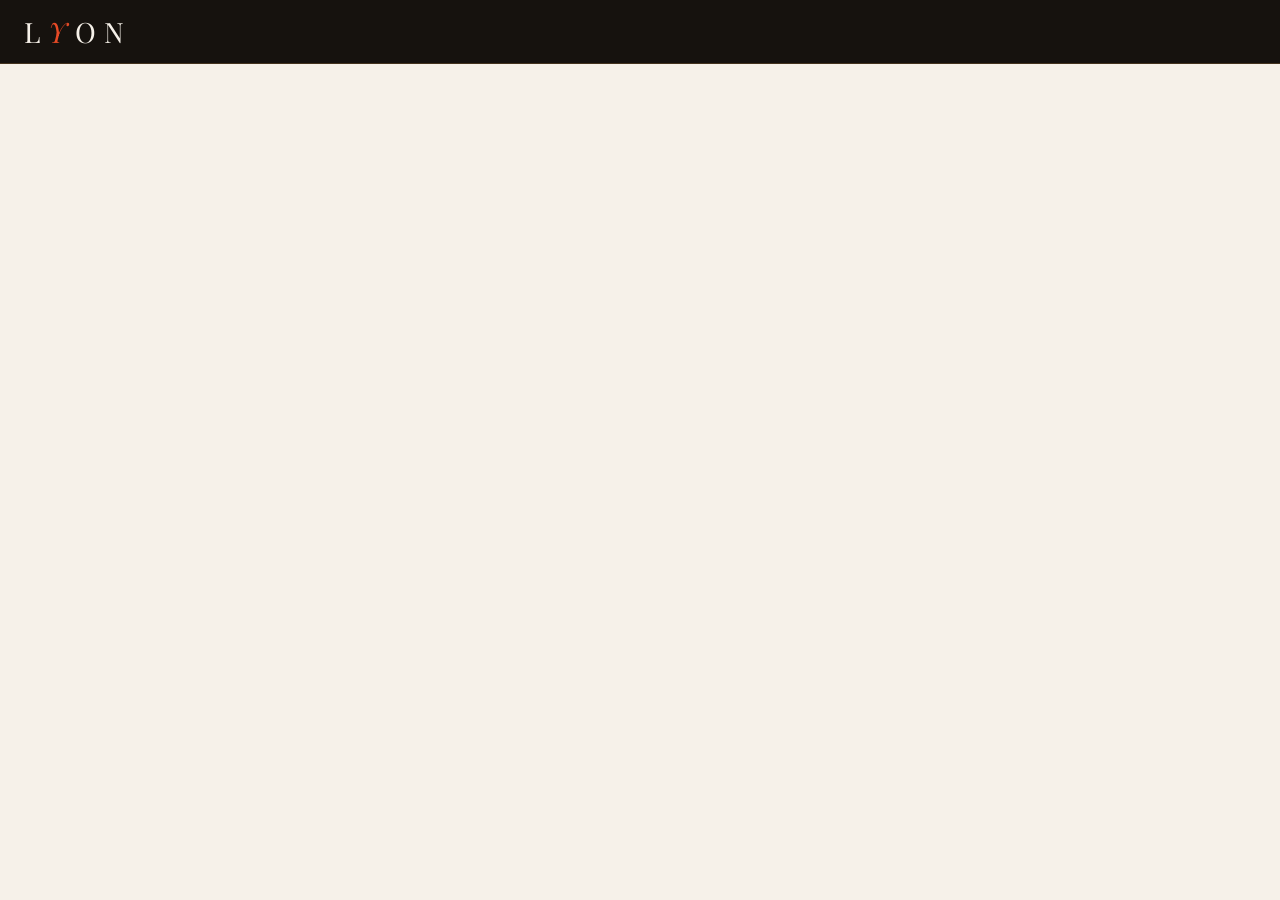
==== login.html @ e7c8fce4 "update" ====
<!DOCTYPE html>
<html lang="en">
<head>
    <meta charset="UTF-8">
    <meta name="viewport" content="width=device-width, initial-scale=1.0">
    <title>Lyon Streetwear</title>
    <link rel="preconnect" href="https://fonts.googleapis.com" />
    <link rel="preconnect" href="https://fonts.gstatic.com" crossorigin />
    <link href="https://fonts.googleapis.com/css2?family=Playfair+Display:ital,wght@0,400;0,600;0,700;1,400;1,600&family=Nunito+Sans:wght@300;400;500;600&display=swap" rel="stylesheet" />
    <link href="https://cdn.jsdelivr.net/npm/bootstrap@5.3.3/dist/css/bootstrap.min.css" rel="stylesheet" />
    <link rel="stylesheet" href="https://cdn.jsdelivr.net/npm/bootstrap-icons@1.11.3/font/bootstrap-icons.min.css" />
    <link rel="stylesheet" href="style.css" />
</head>
<body>
<nav class="navbar navbar-expand-lg sticky-top" id="mainNavbar">
    <div class="container-fluid px-4">
        <a class="navbar-brand logo" href="#">L<em>Y</em>ON</a>
</div>
</nav>



<script src="https://cdn.jsdelivr.net/npm/bootstrap@5.3.3/dist/js/bootstrap.bundle.min.js"></script>
<script src="script.js"></script>
</body>
</html>
---- style.css ----
:root {
  --cream:        #F6F1E9;
  --dark:         #16120E;
  --gold:         #E64A26;
  --gold-light:   #E8C07A;
  --rose:         #C9848A;
  --muted:        #7A6E65;
  --light-bg:     #EDE8DF;
  --white:        #FEFCF8;
  --promo-red:    #932B2B;
  --promo-soft:   #F9EAEA;
  --border:       rgba(22, 18, 14, 0.10);
  --shadow-sm:    0 2px 12px rgba(22,18,14,0.08);
  --shadow-md:    0 8px 32px rgba(22,18,14,0.13);
  --shadow-lg:    0 20px 60px rgba(22,18,14,0.18);
  --transition:   0.28s cubic-bezier(0.4, 0, 0.2, 1);
}

/* ----- BASE ----- */
*, *::before, *::after { box-sizing: border-box; }

html { scroll-behavior: smooth; }

body {
  font-family: 'Nunito Sans', sans-serif;
  background-color: var(--cream);
  color: var(--dark);
  overflow-x: hidden;
}

/* SCROLLBAR */
::-webkit-scrollbar { width: 5px; }
::-webkit-scrollbar-track { background: var(--cream); }
::-webkit-scrollbar-thumb { background: var(--gold); border-radius: 4px; }

/* NAVBAR */
#mainNavbar {
  background: var(--dark);
  border-bottom: 1px solid rgba(201, 149, 76, 0.25);
  padding: 0;
  min-height: 64px;
  z-index: 1050;
}

/* Logo */
.logo {
  font-family: 'Playfair Display', serif;
  font-size: 1.75rem;
  font-weight: 400;
  letter-spacing: 0.28em;
  color: var(--cream) !important;
  text-decoration: none;
  line-height: 1;
}
.logo em {
  font-style: italic;
  color: var(--gold);
}

/* Toggler */
.navbar-toggler {
  border-color: rgba(201,149,76,0.4);
  padding: 6px 10px;
}
.navbar-toggler-icon {
  background-image: url("data:image/svg+xml,%3csvg xmlns='http://www.w3.org/2000/svg' viewBox='0 0 30 30'%3e%3cpath stroke='rgba(201,149,76,0.9)' stroke-linecap='round' stroke-miterlimit='10' stroke-width='2' d='M4 7h22M4 15h22M4 23h22'/%3e%3c/svg%3e");
}

/* Nav tabs */
.nav-tab {
  background: none;
  border: none;
  color: rgba(246, 241, 233, 0.55);
  font-family: 'Nunito Sans', sans-serif;
  font-size: 0.78rem;
  font-weight: 600;
  letter-spacing: 0.13em;
  text-transform: uppercase;
  padding: 22px 16px;
  cursor: pointer;
  position: relative;
  transition: color var(--transition);
  white-space: nowrap;
}
.nav-tab::after {
  content: '';
  position: absolute;
  bottom: 0; left: 16px; right: 16px;
  height: 2px;
  background: var(--gold);
  border-radius: 2px 2px 0 0;
  transform: scaleX(0);
  transition: transform var(--transition);
}
.nav-tab:hover,
.nav-tab.active {
  color: var(--cream);
}
.nav-tab.active::after,
.nav-tab:hover::after {
  transform: scaleX(1);
}
.nav-tab.promo-tab {
  color: var(--rose);
}
.nav-tab.promo-tab::after { display: none; }
.nav-tab.promo-tab:hover,
.nav-tab.promo-tab.active {
  color: #fff;
  background: var(--promo-red);
  border-radius: 4px;
}

/* Cart badge */
.cart-count {
  display: flex;
  align-items: center;
  gap: 4px;
  color: var(--cream);
  font-size: 1rem;
  cursor: pointer;
  padding: 8px 14px;
  border: 1px solid rgba(201,149,76,0.3);
  border-radius: 100px;
  transition: border-color var(--transition);
  line-height: 1;
}
.cart-count:hover { border-color: var(--gold); }
.cart-count span {
  font-size: 0.78rem;
  font-weight: 600;
  color: var(--gold);
}

/* =============================================
   HERO
   ============================================= */
.hero-section {
  background: var(--dark);
  position: relative;
  overflow: hidden;
  padding: 64px 0 56px;
}
.hero-bg-text {
  position: absolute;
  top: 50%;
  left: 50%;
  transform: translate(-50%, -50%);
  font-family: 'Playfair Display', serif;
  font-size: clamp(6rem, 18vw, 18rem);
  font-weight: 700;
  color: rgba(255,255,255,0.03);
  letter-spacing: 0.12em;
  white-space: nowrap;
  pointer-events: none;
  user-select: none;
}
.min-vh-40 { min-height: 40vh; }

.hero-eyebrow {
  display: inline-block;
  font-size: 0.72rem;
  letter-spacing: 0.22em;
  text-transform: uppercase;
  color: var(--gold);
  border: 1px solid rgba(201,149,76,0.4);
  padding: 5px 14px;
  border-radius: 100px;
  margin-bottom: 20px;
}
.hero-title {
  font-family: 'Playfair Display', serif;
  font-size: clamp(2.6rem, 5vw, 4.2rem);
  font-weight: 400;
  color: var(--cream);
  line-height: 1.08;
  letter-spacing: -0.01em;
  margin-bottom: 16px;
}
.hero-title em {
  font-style: italic;
  color: var(--gold);
}
.hero-sub {
  color: rgba(246,241,233,0.45);
  font-size: 0.9rem;
  letter-spacing: 0.06em;
  margin-bottom: 0;
}
.hero-stats {
  padding-top: 6px;
}
.stat-item {
  display: flex;
  flex-direction: column;
  gap: 2px;
}
.stat-num {
  font-family: 'Playfair Display', serif;
  font-size: 1.6rem;
  color: var(--gold);
  font-weight: 600;
  line-height: 1;
}
.stat-label {
  font-size: 0.72rem;
  color: rgba(246,241,233,0.4);
  text-transform: uppercase;
  letter-spacing: 0.1em;
}
.stat-divider {
  width: 1px;
  height: 36px;
  background: rgba(201,149,76,0.25);
  align-self: center;
}

/* Hero card stack */
.hero-card-stack {
  position: relative;
  width: 220px;
  height: 280px;
}
.hero-card-item {
  position: absolute;
  display: flex;
  align-items: center;
  justify-content: center;
  font-size: 3.5rem;
  border-radius: 12px;
  width: 130px;
  height: 170px;
  background: rgba(255,255,255,0.04);
  border: 1px solid rgba(201,149,76,0.2);
  backdrop-filter: blur(4px);
}
.card-1 { top: 0; right: 0; z-index: 3; background: rgba(201,149,76,0.08); animation: float1 4s ease-in-out infinite; }
.card-2 { top: 60px; right: 70px; z-index: 2; animation: float2 4s ease-in-out infinite 0.8s; }
.card-3 { top: 110px; right: 20px; z-index: 1; animation: float3 4s ease-in-out infinite 1.6s; }

@keyframes float1 { 0%,100%{transform:translateY(0)} 50%{transform:translateY(-10px)} }
@keyframes float2 { 0%,100%{transform:translateY(0)} 50%{transform:translateY(-7px)} }
@keyframes float3 { 0%,100%{transform:translateY(0)} 50%{transform:translateY(-12px)} }

/* Animations */
[data-animate] { opacity: 0; transform: translateY(24px); transition: opacity 0.7s ease, transform 0.7s ease; }
[data-animate="fade-left"] { transform: translateX(24px); }
[data-animate].animated { opacity: 1; transform: none; }

/* =============================================
   FILTERS BAR
   ============================================= */
.filters-bar {
  background: var(--white);
  border-bottom: 1px solid var(--border);
  padding: 14px 0;
  box-shadow: var(--shadow-sm);
  z-index: 1040;
  top: 64px;
}

.filter-label {
  font-size: 0.72rem;
  text-transform: uppercase;
  letter-spacing: 0.13em;
  color: var(--muted);
  font-weight: 600;
  white-space: nowrap;
}

/* Category buttons */
.cat-btn {
  background: none;
  border: 1px solid var(--border);
  border-radius: 100px;
  padding: 5px 16px;
  font-family: 'Nunito Sans', sans-serif;
  font-size: 0.8rem;
  font-weight: 500;
  color: var(--dark);
  cursor: pointer;
  transition: all var(--transition);
  letter-spacing: 0.02em;
}
.cat-btn:hover {
  border-color: var(--gold);
  color: var(--gold);
}
.cat-btn.active {
  background: var(--dark);
  border-color: var(--dark);
  color: var(--cream);
}

.filter-divider {
  width: 1px;
  height: 30px;
  background: var(--border);
}

/* Price slider */
.price-range-wrap { display: flex; align-items: center; }
.price-slider {
  -webkit-appearance: none;
  appearance: none;
  width: 130px;
  height: 3px;
  background: linear-gradient(to right, var(--gold) var(--pct, 100%), rgba(22,18,14,0.15) var(--pct, 100%));
  outline: none;
  border-radius: 3px;
  cursor: pointer;
}
.price-slider::-webkit-slider-thumb {
  -webkit-appearance: none;
  width: 16px;
  height: 16px;
  background: var(--gold);
  border-radius: 50%;
  border: 3px solid var(--white);
  box-shadow: 0 0 0 1px var(--gold);
  cursor: pointer;
}
.price-slider::-moz-range-thumb {
  width: 14px;
  height: 14px;
  background: var(--gold);
  border-radius: 50%;
  border: 3px solid var(--white);
  cursor: pointer;
}
.price-display {
  font-size: 0.82rem;
  font-weight: 600;
  color: var(--dark);
  min-width: 90px;
}

/* Sort select */
.sort-select {
  background: var(--light-bg);
  border: 1px solid var(--border);
  border-radius: 6px;
  padding: 6px 14px;
  font-family: 'Nunito Sans', sans-serif;
  font-size: 0.8rem;
  color: var(--dark);
  cursor: pointer;
  outline: none;
  transition: border-color var(--transition);
  appearance: none;
  -webkit-appearance: none;
  background-image: url("data:image/svg+xml,%3Csvg xmlns='http://www.w3.org/2000/svg' width='10' height='6'%3E%3Cpath d='M0 0l5 6 5-6z' fill='%237A6E65'/%3E%3C/svg%3E");
  background-repeat: no-repeat;
  background-position: right 10px center;
  padding-right: 28px;
}
.sort-select:focus { border-color: var(--gold); }

/* =============================================
   SECTIONS
   ============================================= */
.main-content { padding-top: 10px; }

.store-section {
  display: none;
  padding: 40px 0 70px;
}
.store-section.active { display: block; }

.section-header {
  margin-bottom: 36px;
  display: flex;
  flex-direction: column;
  gap: 4px;
}
.section-title {
  font-family: 'Playfair Display', serif;
  font-size: 2.2rem;
  font-weight: 400;
  letter-spacing: 0.01em;
  margin: 0;
  color: var(--dark);
}
.section-subtitle {
  font-size: 0.88rem;
  color: var(--muted);
  letter-spacing: 0.04em;
  margin: 0;
}
.results-count {
  font-size: 0.75rem;
  color: var(--muted);
  font-style: italic;
  margin-top: 2px;
}

/* =============================================
   PROMO BANNER
   ============================================= */
.promo-banner {
  background: var(--dark);
  border-radius: 10px;
  padding: 44px 48px;
  position: relative;
  overflow: hidden;
}
.promo-banner-bg-text {
  position: absolute;
  right: -20px;
  top: 50%;
  transform: translateY(-50%);
  font-family: 'Playfair Display', serif;
  font-size: 10rem;
  color: rgba(255,255,255,0.04);
  font-weight: 700;
  line-height: 1;
  pointer-events: none;
}
.promo-eyebrow {
  display: inline-block;
  font-size: 0.72rem;
  letter-spacing: 0.2em;
  text-transform: uppercase;
  color: var(--rose);
  border: 1px solid rgba(201,132,138,0.35);
  padding: 5px 14px;
  border-radius: 100px;
  margin-bottom: 14px;
}
.promo-banner-title {
  font-family: 'Playfair Display', serif;
  font-size: clamp(1.8rem, 3.5vw, 2.8rem);
  font-weight: 400;
  color: var(--cream);
  line-height: 1.15;
  margin-bottom: 10px;
}
.promo-banner-title em {
  font-style: italic;
  color: var(--gold);
}
.promo-banner-sub {
  color: rgba(246,241,233,0.45);
  font-size: 0.88rem;
  margin: 0;
}
.promo-badge-big {
  display: flex;
  align-items: flex-start;
  gap: 4px;
  color: var(--gold);
}
.promo-pct {
  font-family: 'Playfair Display', serif;
  font-size: 6rem;
  font-weight: 700;
  line-height: 1;
}
.promo-pct-sign {
  font-family: 'Playfair Display', serif;
  font-size: 1.8rem;
  font-weight: 600;
  line-height: 1.1;
  padding-top: 8px;
  color: var(--gold-light);
}
.promo-title { color: var(--promo-red); }

/* =============================================
   PRODUCT CARDS
   ============================================= */
.product-card {
  background: var(--white);
  border-radius: 8px;
  overflow: hidden;
  cursor: pointer;
  transition: transform var(--transition), box-shadow var(--transition);
  border: 1px solid var(--border);
  height: 100%;
  display: flex;
  flex-direction: column;
}
.product-card:hover {
  transform: translateY(-8px);
  box-shadow: var(--shadow-lg);
  border-color: transparent;
}

.product-thumb {
  position: relative;
  aspect-ratio: 3 / 4;
  display: flex;
  align-items: center;
  justify-content: center;
  font-size: 5rem;
  background: var(--light-bg);
  overflow: hidden;
  flex-shrink: 0;
}
.product-thumb::after {
  content: '';
  position: absolute;
  inset: 0;
  background: linear-gradient(to bottom, transparent 60%, rgba(22,18,14,0.06) 100%);
}

/* Badges */
.badge-promo,
.badge-new {
  position: absolute;
  top: 12px;
  left: 12px;
  font-size: 0.68rem;
  font-weight: 700;
  letter-spacing: 0.1em;
  text-transform: uppercase;
  padding: 4px 10px;
  border-radius: 4px;
  z-index: 1;
}
.badge-promo { background: var(--promo-red); color: #fff; }
.badge-new { background: var(--dark); color: var(--cream); }
.badge-wishlist {
  position: absolute;
  top: 12px;
  right: 12px;
  width: 34px;
  height: 34px;
  background: rgba(254,252,248,0.9);
  border-radius: 50%;
  display: flex;
  align-items: center;
  justify-content: center;
  font-size: 0.95rem;
  color: var(--muted);
  z-index: 1;
  transition: all var(--transition);
  backdrop-filter: blur(4px);
}
.badge-wishlist:hover { background: #fff; color: var(--promo-red); transform: scale(1.1); }

.product-body {
  padding: 18px 20px 22px;
  display: flex;
  flex-direction: column;
  flex-grow: 1;
}
.product-cat-tag {
  font-size: 0.68rem;
  text-transform: uppercase;
  letter-spacing: 0.14em;
  color: var(--muted);
  margin-bottom: 6px;
}
.product-name {
  font-family: 'Playfair Display', serif;
  font-size: 1.15rem;
  font-weight: 400;
  line-height: 1.35;
  margin-bottom: 12px;
  flex-grow: 1;
  color: var(--dark);
}
.product-prices {
  display: flex;
  align-items: center;
  gap: 8px;
  flex-wrap: wrap;
}
.price-now {
  font-size: 1.05rem;
  font-weight: 700;
  color: var(--dark);
  font-family: 'Nunito Sans', sans-serif;
}
.price-was {
  font-size: 0.82rem;
  color: var(--muted);
  text-decoration: line-through;
}
.price-off {
  font-size: 0.7rem;
  background: var(--promo-red);
  color: #fff;
  padding: 2px 7px;
  border-radius: 4px;
  font-weight: 700;
  letter-spacing: 0.04em;
}

/* No results */
.no-results {
  grid-column: 1 / -1;
  text-align: center;
  padding: 80px 20px;
  color: var(--muted);
}
.no-results .no-icon { font-size: 3.5rem; margin-bottom: 16px; display: block; }
.no-results p {
  font-family: 'Playfair Display', serif;
  font-size: 1.3rem;
  color: var(--muted);
  margin: 0;
}

/* =============================================
   PRODUCT MODAL
   ============================================= */
.product-modal-content {
  border-radius: 12px;
  border: none;
  overflow: hidden;
  background: var(--white);
  box-shadow: var(--shadow-lg);
  position: relative;
}

.modal-close-btn {
  position: absolute;
  top: 16px;
  right: 16px;
  z-index: 20;
  width: 36px;
  height: 36px;
  background: rgba(246,241,233,0.9);
  border: none;
  border-radius: 50%;
  display: flex;
  align-items: center;
  justify-content: center;
  font-size: 0.9rem;
  color: var(--dark);
  cursor: pointer;
  transition: all var(--transition);
  backdrop-filter: blur(4px);
}
.modal-close-btn:hover { background: var(--cream); transform: scale(1.08); }

.modal-product-img {
  min-height: 360px;
  height: 100%;
  display: flex;
  align-items: center;
  justify-content: center;
  font-size: 7rem;
  background: var(--light-bg);
  position: relative;
}

.modal-body-custom {
  padding: 36px 32px 36px;
  display: flex;
  flex-direction: column;
  height: 100%;
  overflow-y: auto;
  max-height: 80vh;
}

.modal-cat-label {
  font-size: 0.7rem;
  text-transform: uppercase;
  letter-spacing: 0.18em;
  color: var(--muted);
  margin-bottom: 8px;
}
.modal-product-name {
  font-family: 'Playfair Display', serif;
  font-size: 1.9rem;
  font-weight: 400;
  line-height: 1.2;
  margin-bottom: 18px;
  color: var(--dark);
}

/* Unique Code Box */
.product-code-box {
  background: var(--light-bg);
  border: 1px dashed rgba(22,18,14,0.2);
  border-radius: 8px;
  padding: 14px 18px;
  display: flex;
  align-items: center;
  justify-content: space-between;
  margin-bottom: 20px;
  gap: 12px;
}
.code-label {
  font-size: 0.68rem;
  text-transform: uppercase;
  letter-spacing: 0.14em;
  color: var(--muted);
  margin-bottom: 4px;
}
.code-value {
  font-family: 'Playfair Display', serif;
  font-size: 1.3rem;
  font-weight: 600;
  letter-spacing: 0.12em;
  color: var(--dark);
}
.btn-copy {
  background: var(--white);
  border: 1px solid var(--border);
  border-radius: 6px;
  padding: 8px 12px;
  font-size: 1rem;
  color: var(--muted);
  cursor: pointer;
  transition: all var(--transition);
  flex-shrink: 0;
  line-height: 1;
}
.btn-copy:hover { border-color: var(--gold); color: var(--gold); }
.btn-copy.copied { border-color: #198754; color: #198754; }

/* Modal prices */
.modal-prices {
  margin-bottom: 16px;
}
.modal-price-now {
  font-family: 'Playfair Display', serif;
  font-size: 2rem;
  font-weight: 600;
  color: var(--dark);
  line-height: 1;
}
.modal-price-was {
  font-size: 1rem;
  color: var(--muted);
  text-decoration: line-through;
}

.modal-desc {
  font-size: 0.88rem;
  color: var(--muted);
  line-height: 1.75;
  margin-bottom: 20px;
  padding-top: 16px;
  border-top: 1px solid var(--border);
}

/* Sizes */
.modal-sizes-block { margin-bottom: 16px; }
.sizes-label {
  font-size: 0.7rem;
  text-transform: uppercase;
  letter-spacing: 0.13em;
  color: var(--muted);
  font-weight: 600;
  margin-bottom: 10px;
}
.size-opt {
  min-width: 42px;
  height: 42px;
  padding: 0 10px;
  display: flex;
  align-items: center;
  justify-content: center;
  border: 1px solid var(--border);
  border-radius: 6px;
  font-size: 0.82rem;
  font-weight: 500;
  cursor: pointer;
  background: none;
  font-family: 'Nunito Sans', sans-serif;
  color: var(--dark);
  transition: all var(--transition);
}
.size-opt:hover { border-color: var(--gold); color: var(--gold); }
.size-opt.active {
  background: var(--dark);
  border-color: var(--dark);
  color: var(--cream);
}

.modal-divider {
  border-color: var(--border);
  margin: 16px 0;
}

/* Features */
.feature-item {
  display: flex;
  flex-direction: column;
  align-items: center;
  gap: 4px;
  font-size: 0.7rem;
  color: var(--muted);
  text-align: center;
  flex: 1;
}
.feature-item i {
  font-size: 1.25rem;
  color: var(--gold);
}

/* WhatsApp button */
.btn-whatsapp {
  display: flex;
  align-items: center;
  justify-content: center;
  gap: 10px;
  background: #25D366;
  color: #fff;
  border: none;
  padding: 15px 24px;
  border-radius: 8px;
  font-family: 'Nunito Sans', sans-serif;
  font-size: 0.95rem;
  font-weight: 700;
  letter-spacing: 0.04em;
  cursor: pointer;
  text-decoration: none;
  transition: background var(--transition), transform 0.15s;
  margin-top: auto;
}
.btn-whatsapp:hover {
  background: #1db954;
  color: #fff;
  transform: scale(1.02);
}
.wa-icon {
  width: 22px;
  height: 22px;
  fill: #fff;
  flex-shrink: 0;
}

/* =============================================
   TOAST
   ============================================= */
#copyToast {
  border-radius: 8px;
  font-size: 0.88rem;
}

/* =============================================
   RESPONSIVE
   ============================================= */
@media (max-width: 768px) {
  .hero-section { padding: 48px 0 40px; }
  .hero-title { font-size: 2.4rem; }
  .filters-bar { top: 56px; }
  #mainNavbar { min-height: 56px; }
  .nav-tab { padding: 14px 12px; font-size: 0.72rem; }
  .promo-banner { padding: 28px 24px; }
  .modal-body-custom { padding: 24px 22px 28px; max-height: none; }
  .modal-product-img { min-height: 240px; }
  .product-code-box { flex-wrap: wrap; }
}

@media (max-width: 576px) {
  .logo { font-size: 1.4rem; letter-spacing: 0.2em; }
  .hero-title { font-size: 2rem; }
  .section-title { font-size: 1.8rem; }
  .promo-banner-title { font-size: 1.6rem; }
  .modal-product-name { font-size: 1.5rem; }
}
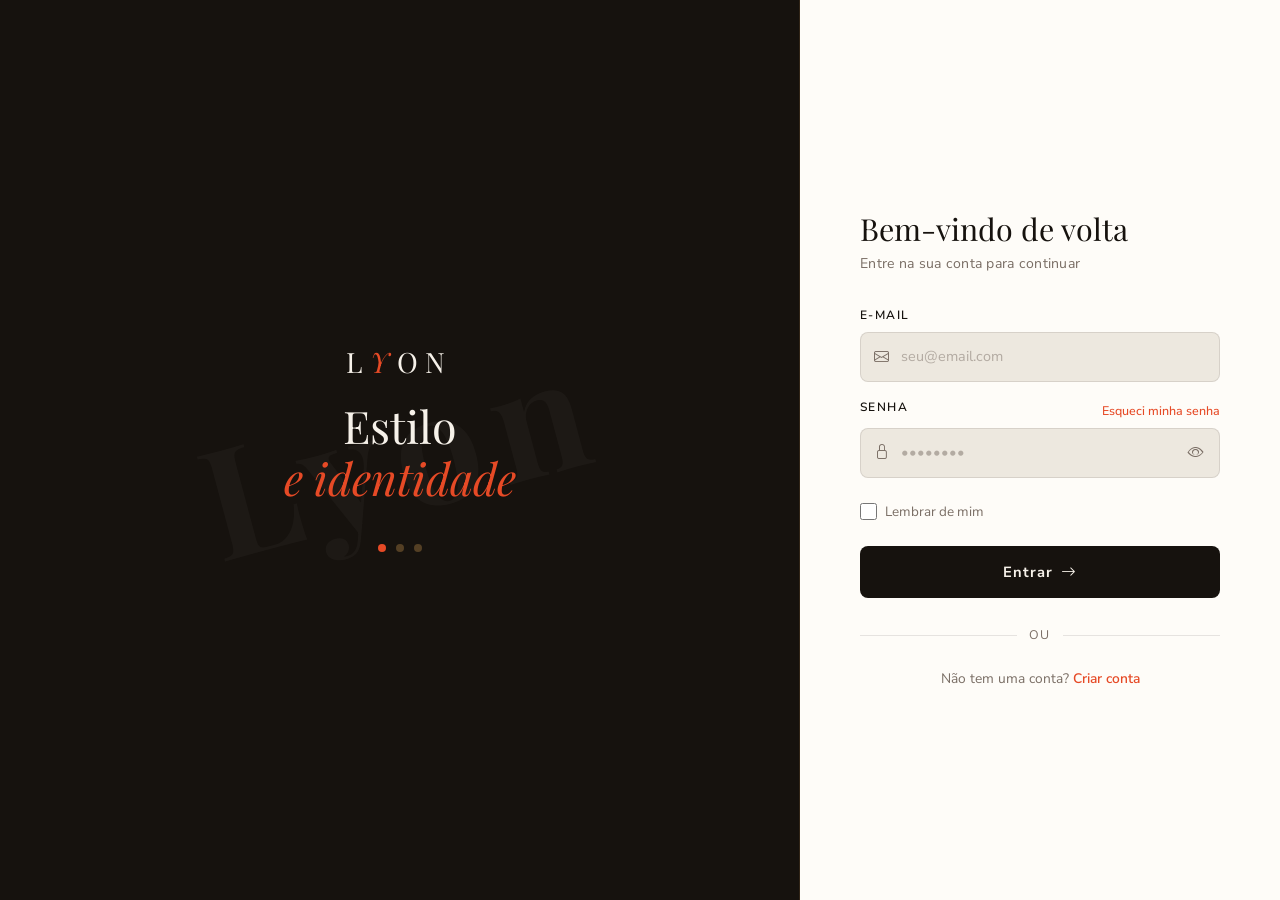
==== commit 41ac5f22: "update login" ====
--- a/login.html
+++ b/login.html
@@ -1,26 +1,122 @@
 <!DOCTYPE html>
-<html lang="en">
+<html lang="pt-BR">
 <head>
-    <meta charset="UTF-8">
-    <meta name="viewport" content="width=device-width, initial-scale=1.0">
-    <title>Lyon Streetwear</title>
-    <link rel="preconnect" href="https://fonts.googleapis.com" />
-    <link rel="preconnect" href="https://fonts.gstatic.com" crossorigin />
-    <link href="https://fonts.googleapis.com/css2?family=Playfair+Display:ital,wght@0,400;0,600;0,700;1,400;1,600&family=Nunito+Sans:wght@300;400;500;600&display=swap" rel="stylesheet" />
-    <link href="https://cdn.jsdelivr.net/npm/bootstrap@5.3.3/dist/css/bootstrap.min.css" rel="stylesheet" />
-    <link rel="stylesheet" href="https://cdn.jsdelivr.net/npm/bootstrap-icons@1.11.3/font/bootstrap-icons.min.css" />
-    <link rel="stylesheet" href="style.css" />
+  <meta charset="UTF-8" />
+  <meta name="viewport" content="width=device-width, initial-scale=1.0" />
+  <title>Lyon Streetwear— Login</title>
+  <link rel="preconnect" href="https://fonts.googleapis.com" />
+  <link rel="preconnect" href="https://fonts.gstatic.com" crossorigin />
+  <link href="https://fonts.googleapis.com/css2?family=Playfair+Display:ital,wght@0,400;0,600;1,400&family=Nunito+Sans:wght@300;400;500;600&display=swap" rel="stylesheet" />
+  <link href="https://cdn.jsdelivr.net/npm/bootstrap@5.3.3/dist/css/bootstrap.min.css" rel="stylesheet" />
+  <link rel="stylesheet" href="https://cdn.jsdelivr.net/npm/bootstrap-icons@1.11.3/font/bootstrap-icons.min.css" />
+  <link rel="stylesheet" href="style.css" />
 </head>
-<body>
-<nav class="navbar navbar-expand-lg sticky-top" id="mainNavbar">
-    <div class="container-fluid px-4">
-        <a class="navbar-brand logo" href="#">L<em>Y</em>ON</a>
-</div>
-</nav>
+<body class="login-page">
 
+  <div class="login-wrapper">
 
+    <div class="login-side d-none d-lg-flex">
+      <div class="login-side-bg-text">Lyon</div>
+      <div class="login-side-content">
+        <div class="logo mb-4">L<em>Y</em>ON</div>
+        <p class="login-side-tagline">Estilo<br><em>e identidade</em></p>
+        <div class="login-side-dots">
+          <span></span><span></span><span></span>
+        </div>
+      </div>
+    </div>
 
-<script src="https://cdn.jsdelivr.net/npm/bootstrap@5.3.3/dist/js/bootstrap.bundle.min.js"></script>
-<script src="script.js"></script>
+    <div class="login-form-side">
+      <div class="login-form-wrap">
+
+        <div class="logo login-logo-mobile d-lg-none mb-4">VE<em>L</em>OUR</div>
+
+        <h2 class="login-title">Bem-vindo de volta</h2>
+        <p class="login-subtitle">Entre na sua conta para continuar</p>
+
+        <form id="loginForm" novalidate>
+
+          <div class="mb-3">
+            <label class="login-label" for="inputEmail">E-mail</label>
+            <div class="login-input-wrap">
+              <i class="bi bi-envelope login-input-icon"></i>
+              <input
+                type="email"
+                class="login-input"
+                id="inputEmail"
+                placeholder="seu@email.com"
+                required
+              />
+            </div>
+          </div>
+
+          <div class="mb-4">
+            <div class="d-flex justify-content-between align-items-center mb-1">
+              <label class="login-label" for="inputPassword">Senha</label>
+              <a href="#" class="login-forgot">Esqueci minha senha</a>
+            </div>
+            <div class="login-input-wrap">
+              <i class="bi bi-lock login-input-icon"></i>
+              <input
+                type="password"
+                class="login-input"
+                id="inputPassword"
+                placeholder="••••••••"
+                required
+              />
+              <button type="button" class="login-toggle-pass" id="togglePass" tabindex="-1">
+                <i class="bi bi-eye" id="togglePassIcon"></i>
+              </button>
+            </div>
+          </div>
+
+          <div class="mb-4 d-flex align-items-center gap-2">
+            <input type="checkbox" class="login-check" id="rememberMe" />
+            <label class="login-check-label" for="rememberMe">Lembrar de mim</label>
+          </div>
+
+          <button type="submit" class="login-btn w-100">
+            Entrar
+            <i class="bi bi-arrow-right ms-2"></i>
+          </button>
+
+        </form>
+
+        <div class="login-divider"><span>ou</span></div>
+
+        <p class="login-register-text">
+          Não tem uma conta?
+          <a href="#" class="login-register-link">Criar conta</a>
+        </p>
+
+      </div>
+    </div>
+
+  </div>
+
+  <!-- Bootstrap 5 JS -->
+  <script src="https://cdn.jsdelivr.net/npm/bootstrap@5.3.3/dist/js/bootstrap.bundle.min.js"></script>
+
+  <script>
+    // Toggle senha visível/oculta
+    document.getElementById('togglePass').addEventListener('click', function () {
+      const input = document.getElementById('inputPassword');
+      const icon  = document.getElementById('togglePassIcon');
+      if (input.type === 'password') {
+        input.type = 'text';
+        icon.className = 'bi bi-eye-slash';
+      } else {
+        input.type = 'password';
+        icon.className = 'bi bi-eye';
+      }
+    });
+
+    // Submit simples
+    document.getElementById('loginForm').addEventListener('submit', function (e) {
+      e.preventDefault();
+      window.location.href = 'index.html';
+    });
+  </script>
+
 </body>
-</html>+</html>
--- a/style.css
+++ b/style.css
@@ -16,7 +16,7 @@
   --transition:   0.28s cubic-bezier(0.4, 0, 0.2, 1);
 }
 
-/* ----- BASE ----- */
+/* ----- BASE & TIPOGRAFIA GLOBAL ----- */
 *, *::before, *::after { box-sizing: border-box; }
 
 html { scroll-behavior: smooth; }
@@ -26,6 +26,23 @@
   background-color: var(--cream);
   color: var(--dark);
   overflow-x: hidden;
+}
+
+/* Faz com que elementos de formulário herdem o Nunito Sans do body */
+input, button, select, textarea { font-family: inherit; }
+
+/* Agrupamento da fonte Playfair Display */
+.logo, .hero-bg-text, .hero-title, .stat-num, .section-title,
+.promo-banner-bg-text, .promo-banner-title, .promo-pct, .promo-pct-sign,
+.product-name, .no-results p, .modal-product-name, .code-value,
+.modal-price-now, .login-side-bg-text, .login-side-tagline, .login-title {
+  font-family: 'Playfair Display', serif;
+}
+
+/* Agrupamento do destaque em itálico */
+.logo em, .hero-title em, .promo-banner-title em, .login-side-tagline em {
+  font-style: italic;
+  color: var(--gold);
 }
 
 /* SCROLLBAR */
@@ -42,9 +59,7 @@
   z-index: 1050;
 }
 
-/* Logo */
 .logo {
-  font-family: 'Playfair Display', serif;
   font-size: 1.75rem;
   font-weight: 400;
   letter-spacing: 0.28em;
@@ -52,12 +67,7 @@
   text-decoration: none;
   line-height: 1;
 }
-.logo em {
-  font-style: italic;
-  color: var(--gold);
-}
-
-/* Toggler */
+
 .navbar-toggler {
   border-color: rgba(201,149,76,0.4);
   padding: 6px 10px;
@@ -66,12 +76,10 @@
   background-image: url("data:image/svg+xml,%3csvg xmlns='http://www.w3.org/2000/svg' viewBox='0 0 30 30'%3e%3cpath stroke='rgba(201,149,76,0.9)' stroke-linecap='round' stroke-miterlimit='10' stroke-width='2' d='M4 7h22M4 15h22M4 23h22'/%3e%3c/svg%3e");
 }
 
-/* Nav tabs */
 .nav-tab {
   background: none;
   border: none;
   color: rgba(246, 241, 233, 0.55);
-  font-family: 'Nunito Sans', sans-serif;
   font-size: 0.78rem;
   font-weight: 600;
   letter-spacing: 0.13em;
@@ -93,16 +101,12 @@
   transition: transform var(--transition);
 }
 .nav-tab:hover,
-.nav-tab.active {
-  color: var(--cream);
-}
+.nav-tab.active { color: var(--cream); }
+
 .nav-tab.active::after,
-.nav-tab:hover::after {
-  transform: scaleX(1);
-}
-.nav-tab.promo-tab {
-  color: var(--rose);
-}
+.nav-tab:hover::after { transform: scaleX(1); }
+
+.nav-tab.promo-tab { color: var(--rose); }
 .nav-tab.promo-tab::after { display: none; }
 .nav-tab.promo-tab:hover,
 .nav-tab.promo-tab.active {
@@ -111,7 +115,6 @@
   border-radius: 4px;
 }
 
-/* Cart badge */
 .cart-count {
   display: flex;
   align-items: center;
@@ -146,7 +149,6 @@
   top: 50%;
   left: 50%;
   transform: translate(-50%, -50%);
-  font-family: 'Playfair Display', serif;
   font-size: clamp(6rem, 18vw, 18rem);
   font-weight: 700;
   color: rgba(255,255,255,0.03);
@@ -169,7 +171,6 @@
   margin-bottom: 20px;
 }
 .hero-title {
-  font-family: 'Playfair Display', serif;
   font-size: clamp(2.6rem, 5vw, 4.2rem);
   font-weight: 400;
   color: var(--cream);
@@ -177,26 +178,19 @@
   letter-spacing: -0.01em;
   margin-bottom: 16px;
 }
-.hero-title em {
-  font-style: italic;
-  color: var(--gold);
-}
 .hero-sub {
   color: rgba(246,241,233,0.45);
   font-size: 0.9rem;
   letter-spacing: 0.06em;
   margin-bottom: 0;
 }
-.hero-stats {
-  padding-top: 6px;
-}
+.hero-stats { padding-top: 6px; }
 .stat-item {
   display: flex;
   flex-direction: column;
   gap: 2px;
 }
 .stat-num {
-  font-family: 'Playfair Display', serif;
   font-size: 1.6rem;
   color: var(--gold);
   font-weight: 600;
@@ -215,7 +209,7 @@
   align-self: center;
 }
 
-/* Hero card stack */
+/* Hero card stack (Otimizado com Variável CSS) */
 .hero-card-stack {
   position: relative;
   width: 220px;
@@ -234,13 +228,11 @@
   border: 1px solid rgba(201,149,76,0.2);
   backdrop-filter: blur(4px);
 }
-.card-1 { top: 0; right: 0; z-index: 3; background: rgba(201,149,76,0.08); animation: float1 4s ease-in-out infinite; }
-.card-2 { top: 60px; right: 70px; z-index: 2; animation: float2 4s ease-in-out infinite 0.8s; }
-.card-3 { top: 110px; right: 20px; z-index: 1; animation: float3 4s ease-in-out infinite 1.6s; }
-
-@keyframes float1 { 0%,100%{transform:translateY(0)} 50%{transform:translateY(-10px)} }
-@keyframes float2 { 0%,100%{transform:translateY(0)} 50%{transform:translateY(-7px)} }
-@keyframes float3 { 0%,100%{transform:translateY(0)} 50%{transform:translateY(-12px)} }
+.card-1 { top: 0; right: 0; z-index: 3; background: rgba(201,149,76,0.08); --fy: -10px; animation: float 4s ease-in-out infinite; }
+.card-2 { top: 60px; right: 70px; z-index: 2; --fy: -7px; animation: float 4s ease-in-out infinite 0.8s; }
+.card-3 { top: 110px; right: 20px; z-index: 1; --fy: -12px; animation: float 4s ease-in-out infinite 1.6s; }
+
+@keyframes float { 0%,100%{transform:translateY(0)} 50%{transform:translateY(var(--fy))} }
 
 /* Animations */
 [data-animate] { opacity: 0; transform: translateY(24px); transition: opacity 0.7s ease, transform 0.7s ease; }
@@ -268,13 +260,11 @@
   white-space: nowrap;
 }
 
-/* Category buttons */
 .cat-btn {
   background: none;
   border: 1px solid var(--border);
   border-radius: 100px;
   padding: 5px 16px;
-  font-family: 'Nunito Sans', sans-serif;
   font-size: 0.8rem;
   font-weight: 500;
   color: var(--dark);
@@ -282,11 +272,11 @@
   transition: all var(--transition);
   letter-spacing: 0.02em;
 }
-.cat-btn:hover {
-  border-color: var(--gold);
-  color: var(--gold);
-}
-.cat-btn.active {
+.cat-btn:hover { border-color: var(--gold); color: var(--gold); }
+
+/* Estados ativos unificados */
+.cat-btn.active,
+.size-opt.active {
   background: var(--dark);
   border-color: var(--dark);
   color: var(--cream);
@@ -298,7 +288,6 @@
   background: var(--border);
 }
 
-/* Price slider */
 .price-range-wrap { display: flex; align-items: center; }
 .price-slider {
   -webkit-appearance: none;
@@ -335,13 +324,11 @@
   min-width: 90px;
 }
 
-/* Sort select */
 .sort-select {
   background: var(--light-bg);
   border: 1px solid var(--border);
   border-radius: 6px;
   padding: 6px 14px;
-  font-family: 'Nunito Sans', sans-serif;
   font-size: 0.8rem;
   color: var(--dark);
   cursor: pointer;
@@ -361,10 +348,7 @@
    ============================================= */
 .main-content { padding-top: 10px; }
 
-.store-section {
-  display: none;
-  padding: 40px 0 70px;
-}
+.store-section { display: none; padding: 40px 0 70px; }
 .store-section.active { display: block; }
 
 .section-header {
@@ -374,7 +358,6 @@
   gap: 4px;
 }
 .section-title {
-  font-family: 'Playfair Display', serif;
   font-size: 2.2rem;
   font-weight: 400;
   letter-spacing: 0.01em;
@@ -409,7 +392,6 @@
   right: -20px;
   top: 50%;
   transform: translateY(-50%);
-  font-family: 'Playfair Display', serif;
   font-size: 10rem;
   color: rgba(255,255,255,0.04);
   font-weight: 700;
@@ -428,17 +410,12 @@
   margin-bottom: 14px;
 }
 .promo-banner-title {
-  font-family: 'Playfair Display', serif;
   font-size: clamp(1.8rem, 3.5vw, 2.8rem);
   font-weight: 400;
   color: var(--cream);
   line-height: 1.15;
   margin-bottom: 10px;
 }
-.promo-banner-title em {
-  font-style: italic;
-  color: var(--gold);
-}
 .promo-banner-sub {
   color: rgba(246,241,233,0.45);
   font-size: 0.88rem;
@@ -451,13 +428,11 @@
   color: var(--gold);
 }
 .promo-pct {
-  font-family: 'Playfair Display', serif;
   font-size: 6rem;
   font-weight: 700;
   line-height: 1;
 }
 .promo-pct-sign {
-  font-family: 'Playfair Display', serif;
   font-size: 1.8rem;
   font-weight: 600;
   line-height: 1.1;
@@ -504,7 +479,6 @@
   background: linear-gradient(to bottom, transparent 60%, rgba(22,18,14,0.06) 100%);
 }
 
-/* Badges */
 .badge-promo,
 .badge-new {
   position: absolute;
@@ -520,6 +494,7 @@
 }
 .badge-promo { background: var(--promo-red); color: #fff; }
 .badge-new { background: var(--dark); color: var(--cream); }
+
 .badge-wishlist {
   position: absolute;
   top: 12px;
@@ -553,7 +528,6 @@
   margin-bottom: 6px;
 }
 .product-name {
-  font-family: 'Playfair Display', serif;
   font-size: 1.15rem;
   font-weight: 400;
   line-height: 1.35;
@@ -571,7 +545,6 @@
   font-size: 1.05rem;
   font-weight: 700;
   color: var(--dark);
-  font-family: 'Nunito Sans', sans-serif;
 }
 .price-was {
   font-size: 0.82rem;
@@ -588,7 +561,6 @@
   letter-spacing: 0.04em;
 }
 
-/* No results */
 .no-results {
   grid-column: 1 / -1;
   text-align: center;
@@ -597,7 +569,6 @@
 }
 .no-results .no-icon { font-size: 3.5rem; margin-bottom: 16px; display: block; }
 .no-results p {
-  font-family: 'Playfair Display', serif;
   font-size: 1.3rem;
   color: var(--muted);
   margin: 0;
@@ -648,7 +619,7 @@
 }
 
 .modal-body-custom {
-  padding: 36px 32px 36px;
+  padding: 36px 32px;
   display: flex;
   flex-direction: column;
   height: 100%;
@@ -664,7 +635,6 @@
   margin-bottom: 8px;
 }
 .modal-product-name {
-  font-family: 'Playfair Display', serif;
   font-size: 1.9rem;
   font-weight: 400;
   line-height: 1.2;
@@ -672,7 +642,6 @@
   color: var(--dark);
 }
 
-/* Unique Code Box */
 .product-code-box {
   background: var(--light-bg);
   border: 1px dashed rgba(22,18,14,0.2);
@@ -692,7 +661,6 @@
   margin-bottom: 4px;
 }
 .code-value {
-  font-family: 'Playfair Display', serif;
   font-size: 1.3rem;
   font-weight: 600;
   letter-spacing: 0.12em;
@@ -713,12 +681,8 @@
 .btn-copy:hover { border-color: var(--gold); color: var(--gold); }
 .btn-copy.copied { border-color: #198754; color: #198754; }
 
-/* Modal prices */
-.modal-prices {
-  margin-bottom: 16px;
-}
+.modal-prices { margin-bottom: 16px; }
 .modal-price-now {
-  font-family: 'Playfair Display', serif;
   font-size: 2rem;
   font-weight: 600;
   color: var(--dark);
@@ -739,7 +703,6 @@
   border-top: 1px solid var(--border);
 }
 
-/* Sizes */
 .modal-sizes-block { margin-bottom: 16px; }
 .sizes-label {
   font-size: 0.7rem;
@@ -762,23 +725,13 @@
   font-weight: 500;
   cursor: pointer;
   background: none;
-  font-family: 'Nunito Sans', sans-serif;
   color: var(--dark);
   transition: all var(--transition);
 }
 .size-opt:hover { border-color: var(--gold); color: var(--gold); }
-.size-opt.active {
-  background: var(--dark);
-  border-color: var(--dark);
-  color: var(--cream);
-}
-
-.modal-divider {
-  border-color: var(--border);
-  margin: 16px 0;
-}
-
-/* Features */
+
+.modal-divider { border-color: var(--border); margin: 16px 0; }
+
 .feature-item {
   display: flex;
   flex-direction: column;
@@ -794,7 +747,6 @@
   color: var(--gold);
 }
 
-/* WhatsApp button */
 .btn-whatsapp {
   display: flex;
   align-items: center;
@@ -805,7 +757,6 @@
   border: none;
   padding: 15px 24px;
   border-radius: 8px;
-  font-family: 'Nunito Sans', sans-serif;
   font-size: 0.95rem;
   font-weight: 700;
   letter-spacing: 0.04em;
@@ -814,33 +765,18 @@
   transition: background var(--transition), transform 0.15s;
   margin-top: auto;
 }
-.btn-whatsapp:hover {
-  background: #1db954;
-  color: #fff;
-  transform: scale(1.02);
-}
-.wa-icon {
-  width: 22px;
-  height: 22px;
-  fill: #fff;
-  flex-shrink: 0;
-}
-
-/* =============================================
-   TOAST
-   ============================================= */
-#copyToast {
-  border-radius: 8px;
-  font-size: 0.88rem;
-}
-
-/* =============================================
-   RESPONSIVE
-   ============================================= */
+.btn-whatsapp:hover { background: #1db954; color: #fff; transform: scale(1.02); }
+.wa-icon { width: 22px; height: 22px; fill: #fff; flex-shrink: 0; }
+
+#copyToast { border-radius: 8px; font-size: 0.88rem; }
+
+/*
+ RESPONSIVE
+*/
 @media (max-width: 768px) {
   .hero-section { padding: 48px 0 40px; }
   .hero-title { font-size: 2.4rem; }
-  .filters-bar { top: 56px; }
+  .filters-bar { top: 78px; }
   #mainNavbar { min-height: 56px; }
   .nav-tab { padding: 14px 12px; font-size: 0.72rem; }
   .promo-banner { padding: 28px 24px; }
@@ -856,3 +792,241 @@
   .promo-banner-title { font-size: 1.6rem; }
   .modal-product-name { font-size: 1.5rem; }
 }
+
+/* =============================================
+   VELOUR — Extensão de Login
+   ============================================= */
+
+.login-page {
+  background: var(--dark);
+  min-height: 100vh;
+  display: flex;
+  align-items: stretch;
+}
+
+.login-wrapper {
+  display: flex;
+  width: 100%;
+  min-height: 100vh;
+}
+
+.login-side {
+  flex: 1;
+  background: var(--dark);
+  border-right: 1px solid rgba(201, 149, 76, 0.15);
+  display: flex;
+  align-items: center;
+  justify-content: center;
+  position: relative;
+  overflow: hidden;
+}
+
+.login-side-bg-text {
+  position: absolute;
+  top: 50%;
+  left: 50%;
+  transform: translate(-50%, -50%) rotate(-15deg);
+  font-size: clamp(5rem, 12vw, 14rem);
+  font-weight: 700;
+  color: rgba(255, 255, 255, 0.03);
+  letter-spacing: 0.1em;
+  white-space: nowrap;
+  pointer-events: none;
+  user-select: none;
+}
+
+.login-side-content {
+  position: relative;
+  z-index: 1;
+  text-align: center;
+  padding: 40px;
+}
+
+.login-side-tagline {
+  font-size: clamp(2rem, 3.5vw, 3.2rem);
+  font-weight: 400;
+  color: var(--cream);
+  line-height: 1.15;
+  margin-top: 24px;
+  margin-bottom: 40px;
+}
+
+.login-side-dots {
+  display: flex;
+  gap: 10px;
+  justify-content: center;
+}
+.login-side-dots span {
+  width: 8px;
+  height: 8px;
+  border-radius: 50%;
+  background: rgba(201, 149, 76, 0.35);
+}
+.login-side-dots span:first-child { background: var(--gold); }
+
+.login-form-side {
+  width: 100%;
+  max-width: 480px;
+  background: var(--white);
+  display: flex;
+  align-items: center;
+  justify-content: center;
+  padding: 48px 32px;
+}
+
+@media (max-width: 991px) {
+  .login-form-side {
+    max-width: 100%;
+    padding: 40px 24px;
+  }
+}
+
+.login-form-wrap { width: 100%; max-width: 360px; }
+.login-logo-mobile { text-align: center; }
+
+.login-title {
+  font-size: 1.9rem;
+  font-weight: 400;
+  color: var(--dark);
+  margin-bottom: 6px;
+  line-height: 1.2;
+}
+
+.login-subtitle {
+  font-size: 0.88rem;
+  color: var(--muted);
+  margin-bottom: 32px;
+  letter-spacing: 0.02em;
+}
+
+.login-label {
+  font-size: 0.75rem;
+  font-weight: 600;
+  text-transform: uppercase;
+  letter-spacing: 0.12em;
+  color: var(--dark);
+  display: block;
+  margin-bottom: 8px;
+}
+
+.login-input-wrap {
+  position: relative;
+  display: flex;
+  align-items: center;
+}
+
+.login-input-icon {
+  position: absolute;
+  left: 14px;
+  font-size: 0.95rem;
+  color: var(--muted);
+  pointer-events: none;
+  z-index: 1;
+}
+
+.login-input {
+  width: 100%;
+  background: var(--light-bg);
+  border: 1px solid var(--border);
+  border-radius: 8px;
+  padding: 13px 44px 13px 40px;
+  font-size: 0.9rem;
+  color: var(--dark);
+  outline: none;
+  transition: border-color var(--transition), box-shadow var(--transition);
+}
+.login-input::placeholder { color: rgba(122, 110, 101, 0.5); }
+.login-input:focus {
+  border-color: var(--gold);
+  box-shadow: 0 0 0 3px rgba(201, 149, 76, 0.12);
+  background: var(--white);
+}
+
+.login-toggle-pass {
+  position: absolute;
+  right: 12px;
+  background: none;
+  border: none;
+  color: var(--muted);
+  font-size: 1rem;
+  cursor: pointer;
+  padding: 4px;
+  line-height: 1;
+  transition: color var(--transition);
+}
+.login-toggle-pass:hover { color: var(--gold); }
+
+.login-forgot {
+  font-size: 0.78rem;
+  color: var(--gold);
+  text-decoration: none;
+  font-weight: 500;
+  transition: color var(--transition);
+}
+.login-forgot:hover { color: var(--gold-light); }
+
+.login-check {
+  width: 17px;
+  height: 17px;
+  border: 1px solid var(--border);
+  border-radius: 4px;
+  cursor: pointer;
+  accent-color: var(--gold);
+  flex-shrink: 0;
+}
+.login-check-label {
+  font-size: 0.84rem;
+  color: var(--muted);
+  cursor: pointer;
+  user-select: none;
+}
+
+.login-btn {
+  background: var(--dark);
+  color: var(--cream);
+  border: none;
+  padding: 15px 24px;
+  border-radius: 8px;
+  font-size: 0.92rem;
+  font-weight: 700;
+  letter-spacing: 0.06em;
+  cursor: pointer;
+  transition: background var(--transition), transform 0.15s;
+  display: flex;
+  align-items: center;
+  justify-content: center;
+}
+.login-btn:hover { background: #2c2520; transform: scale(1.01); }
+.login-btn:active { transform: scale(0.99); }
+
+.login-divider {
+  display: flex;
+  align-items: center;
+  gap: 12px;
+  margin: 28px 0 24px;
+  color: var(--muted);
+  font-size: 0.78rem;
+  letter-spacing: 0.1em;
+  text-transform: uppercase;
+}
+.login-divider::before,
+.login-divider::after {
+  content: '';
+  flex: 1;
+  height: 1px;
+  background: var(--border);
+}
+
+.login-register-text {
+  text-align: center;
+  font-size: 0.86rem;
+  color: var(--muted);
+  margin: 0;
+}
+.login-register-link {
+  color: var(--gold);
+  font-weight: 600;
+  text-decoration: none;
+  transition: color var(--transition);
+}
+.login-register-link:hover { color: var(--gold-light); }
